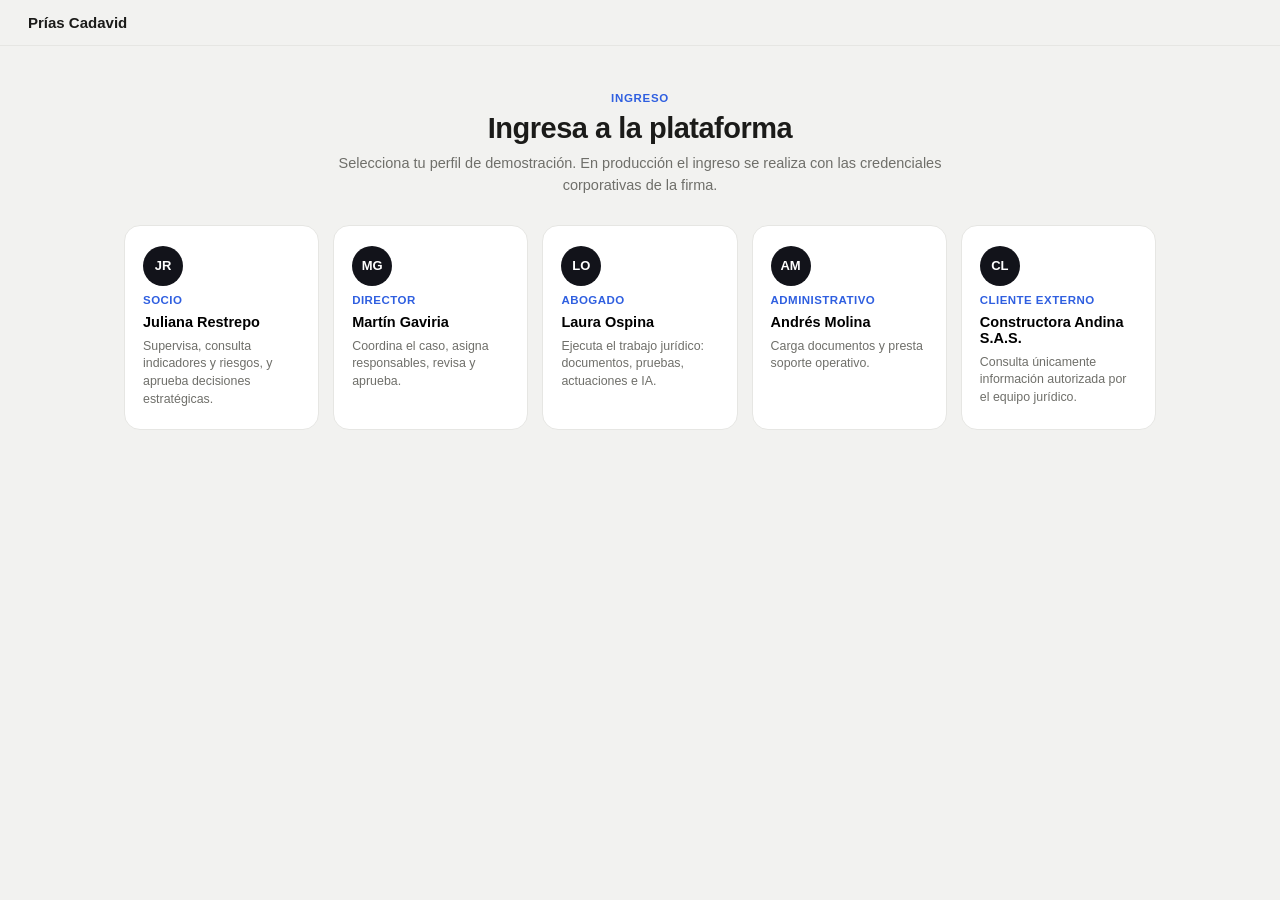
==== index.html @ e2a7cbff "create wireframe web prias cadavid" ====
<!DOCTYPE html>
<html lang="es">
<head>
<meta charset="UTF-8">
<meta name="viewport" content="width=device-width, initial-scale=1.0">
<title>PRÍAS CADAVID · LegalTech</title>
<link rel="stylesheet" href="css/index.css">
</head>
<body>
<header class="topbar">
  <div class="brand">Prías Cadavid</div>
</header>

<main class="content">

  <!-- Login -->
  <section id="stepLogin" class="step active">
    <div class="hero">
      <p class="eyebrow">Ingreso</p>
      <h1>Ingresa a la plataforma</h1>
      <p class="sub">Selecciona tu perfil de demostración. En producción el ingreso se realiza con las credenciales corporativas de la firma.</p>
    </div>
    <div class="profile-grid" id="profileGrid"></div>
  </section>

  <!-- Autorización -->
  <section id="stepAuth" class="step">
    <div class="hero">
      <p class="eyebrow">Autorización</p>
      <h1 id="authTitle">Verificando permisos</h1>
      <p class="sub">El sistema determina rol, permisos, cliente, equipo, sensibilidad y casos disponibles.</p>
    </div>
    <div class="card auth-card"><div class="proc" id="authProc"></div></div>
  </section>

</main>

<script src="js/index.js"></script>
</body>
</html>
---- css/index.css ----
/* ============================================================
   PRÍAS CADAVID · LEGALTECH — ENTRADA DE LA PLATAFORMA
   Mismos tokens visuales que modulo-02/css/modulo02.css
   ============================================================ */
:root{
  --bg:#f2f2f0; --card-bg:#ffffff; --border:#e6e6e3; --border-strong:#d9d9d6;
  --text:#1b1b19; --text-muted:#6f6f6a; --text-faint:#9a9a95;
  --accent:#2f5fe0; --accent-soft:#eef2fe; --navy:#12131a;
  --ok:#1f7a4d; --ok-soft:#e8f6ee; --warn:#a8720f; --warn-soft:#fbf1de;
  --radius-lg:16px; --radius-md:12px; --radius-sm:8px;
  --shadow-sm:0 1px 2px rgba(20,20,18,.05); --shadow-md:0 8px 24px rgba(20,20,18,.10);
  font-size:15px;
}
*{box-sizing:border-box;}
html,body{margin:0;padding:0;}
body{background:var(--bg);color:var(--text);font-family:-apple-system,BlinkMacSystemFont,"Segoe UI",Roboto,Helvetica,Arial,sans-serif;-webkit-font-smoothing:antialiased;min-height:100vh;}
button{font-family:inherit;cursor:pointer;}
a{color:inherit;text-decoration:none;}
.muted{color:var(--text-faint);font-weight:500;}

.topbar{display:flex;align-items:center;justify-content:space-between;padding:14px 28px;border-bottom:1px solid var(--border);}
.brand{display:flex;align-items:center;gap:9px;font-weight:700;font-size:15px;}
.session{display:flex;align-items:center;gap:10px;font-size:12.8px;}
.session[hidden]{display:none;}
.session small{display:block;color:var(--text-faint);font-size:11px;}
.avatar{width:30px;height:30px;border-radius:50%;background:var(--navy);color:#fff;display:flex;align-items:center;justify-content:center;font-size:11.5px;font-weight:700;}

.content{max-width:1080px;margin:0 auto;padding:46px 24px 70px;}
.step{display:none;}
.step.active{display:block;animation:fade .25s ease;}
@keyframes fade{from{opacity:0;transform:translateY(6px);}to{opacity:1;transform:none;}}
.hero{text-align:center;margin-bottom:28px;}
.eyebrow{font-size:11.5px;text-transform:uppercase;letter-spacing:.06em;color:var(--accent);font-weight:700;margin:0 0 8px;}
.hero h1{font-size:29px;font-weight:600;letter-spacing:-.5px;margin:0 0 8px;}
.sub{color:var(--text-muted);font-size:14.5px;max-width:620px;margin:0 auto;line-height:1.5;}

.card{background:var(--card-bg);border:1px solid var(--border);border-radius:var(--radius-lg);}
.btn{font-size:13.3px;font-weight:600;border-radius:999px;padding:9px 16px;border:1px solid var(--border-strong);background:#fff;color:var(--text);display:inline-flex;align-items:center;gap:6px;}
.btn:hover{border-color:var(--text-faint);}
.btn.primary{background:var(--navy);border-color:var(--navy);color:#fff;}
.btn.subtle{background:transparent;border-color:transparent;color:var(--text-muted);padding:6px 10px;}
.btn:disabled{opacity:.45;cursor:not-allowed;}

.profile-grid{display:grid;grid-template-columns:repeat(auto-fit,minmax(190px,1fr));gap:14px;}
.profile{background:#fff;border:1px solid var(--border);border-radius:var(--radius-lg);padding:20px 18px;text-align:left;display:flex;flex-direction:column;gap:8px;}
.profile:hover{border-color:var(--accent);box-shadow:var(--shadow-md);}
.profile .avatar{width:40px;height:40px;font-size:13px;}
.profile b{font-size:14.5px;}
.profile .role{font-size:11.5px;color:var(--accent);font-weight:700;text-transform:uppercase;letter-spacing:.04em;}
.profile p{margin:0;font-size:12.4px;color:var(--text-muted);line-height:1.45;}

.auth-card{max-width:560px;margin:0 auto;padding:22px 26px;}
.proc{display:flex;flex-direction:column;gap:8px;}
.proc-step{display:flex;align-items:center;gap:10px;font-size:13.4px;color:var(--text-faint);}
.proc-step i{width:20px;height:20px;border-radius:50%;border:2px solid var(--border-strong);flex-shrink:0;display:flex;align-items:center;justify-content:center;font-style:normal;font-size:11px;}
.proc-step.run{color:var(--accent);font-weight:600;}
.proc-step.run i{border-color:var(--accent);border-top-color:transparent;animation:spin .7s linear infinite;}
.proc-step.done{color:var(--text);}
.proc-step.done i{background:var(--ok);border-color:var(--ok);color:#fff;}
@keyframes spin{to{transform:rotate(360deg);}}

.perm-box{padding:16px 20px;margin-bottom:18px;display:grid;grid-template-columns:repeat(4,1fr);gap:14px;}
.perm-box label{display:block;font-size:10.5px;text-transform:uppercase;letter-spacing:.04em;color:var(--text-faint);font-weight:700;margin-bottom:4px;}
.perm-box span{font-size:13px;line-height:1.45;}
.tags{display:flex;flex-wrap:wrap;gap:5px;}
.tag{font-size:11px;background:#f5f5f3;border:1px solid var(--border);border-radius:999px;padding:3px 9px;color:var(--text-muted);}

.module-grid{display:grid;grid-template-columns:2fr 1fr;gap:16px;align-items:start;}
.module{padding:24px;}
.module.main{border-color:var(--accent);box-shadow:0 0 0 3px var(--accent-soft);}
.module .m-code{font-size:11.5px;font-weight:700;color:var(--accent);text-transform:uppercase;letter-spacing:.05em;}
.module h2{margin:6px 0 8px;font-size:21px;}
.module p{margin:0 0 14px;font-size:13.4px;color:var(--text-muted);line-height:1.55;}
.module .flow{font-size:12.3px;color:var(--text);background:#f7f7f5;border-radius:var(--radius-sm);padding:10px 12px;margin-bottom:16px;line-height:1.6;}
.module .actions{display:flex;gap:10px;flex-wrap:wrap;}
.module.off{opacity:.62;}
.module.off h2{font-size:16px;}
.others{display:flex;flex-direction:column;gap:12px;}
.badge{font-size:10.5px;font-weight:700;border-radius:999px;padding:3px 9px;background:#f0f0ee;color:var(--text-faint);text-transform:uppercase;letter-spacing:.03em;}
.badge.on{background:var(--ok-soft);color:var(--ok);}

@media (max-width:760px){
  .module-grid,.perm-box{grid-template-columns:1fr;}
  .hero h1{font-size:24px;}
  .content{padding:30px 16px 60px;}
}
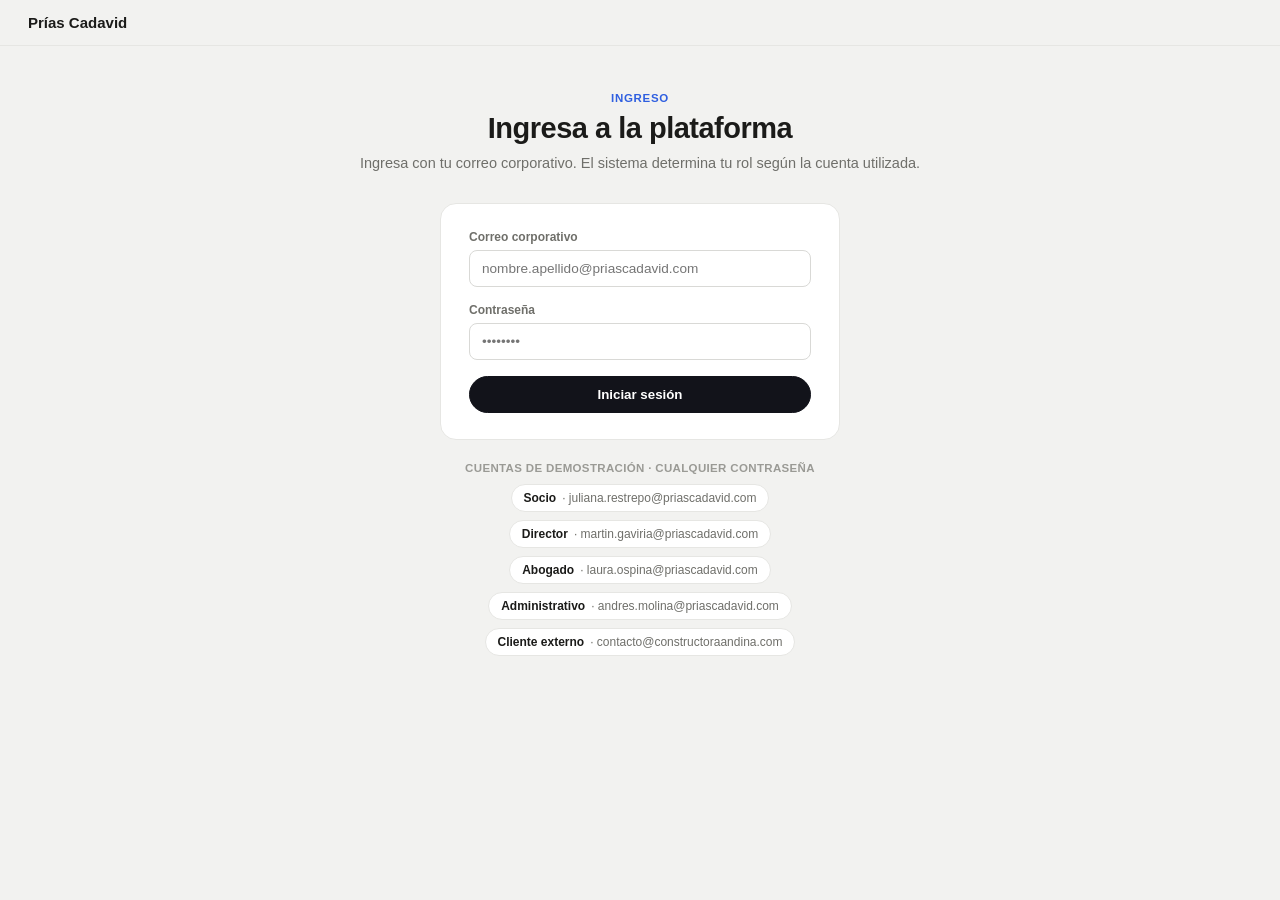
==== commit 63b0ea80: "update wireframe web prias cadavid" ====
--- a/index.html
+++ b/index.html
@@ -18,9 +18,24 @@
     <div class="hero">
       <p class="eyebrow">Ingreso</p>
       <h1>Ingresa a la plataforma</h1>
-      <p class="sub">Selecciona tu perfil de demostración. En producción el ingreso se realiza con las credenciales corporativas de la firma.</p>
+      <p class="sub">Ingresa con tu correo corporativo. El sistema determina tu rol según la cuenta utilizada.</p>
     </div>
-    <div class="profile-grid" id="profileGrid"></div>
+    <form class="login-card card" id="loginForm" novalidate>
+      <div class="form-field">
+        <label for="loginEmail">Correo corporativo</label>
+        <input type="email" id="loginEmail" placeholder="nombre.apellido@priascadavid.com" autocomplete="username">
+      </div>
+      <div class="form-field">
+        <label for="loginPassword">Contraseña</label>
+        <input type="password" id="loginPassword" placeholder="••••••••" autocomplete="current-password">
+      </div>
+      <p class="login-error" id="loginError" hidden></p>
+      <button type="submit" class="btn primary login-submit">Iniciar sesión</button>
+    </form>
+    <div class="demo-accounts">
+      <p class="demo-title">Cuentas de demostración · cualquier contraseña</p>
+      <div class="demo-grid" id="demoGrid"></div>
+    </div>
   </section>
 
   <!-- Autorización -->
--- a/css/index.css
+++ b/css/index.css
@@ -41,13 +41,23 @@
 .btn.subtle{background:transparent;border-color:transparent;color:var(--text-muted);padding:6px 10px;}
 .btn:disabled{opacity:.45;cursor:not-allowed;}
 
-.profile-grid{display:grid;grid-template-columns:repeat(auto-fit,minmax(190px,1fr));gap:14px;}
-.profile{background:#fff;border:1px solid var(--border);border-radius:var(--radius-lg);padding:20px 18px;text-align:left;display:flex;flex-direction:column;gap:8px;}
-.profile:hover{border-color:var(--accent);box-shadow:var(--shadow-md);}
-.profile .avatar{width:40px;height:40px;font-size:13px;}
-.profile b{font-size:14.5px;}
-.profile .role{font-size:11.5px;color:var(--accent);font-weight:700;text-transform:uppercase;letter-spacing:.04em;}
-.profile p{margin:0;font-size:12.4px;color:var(--text-muted);line-height:1.45;}
+.login-card{max-width:400px;margin:0 auto;padding:26px 28px;display:flex;flex-direction:column;gap:16px;}
+.form-field{display:flex;flex-direction:column;gap:6px;}
+.form-field label{font-size:12px;font-weight:700;color:var(--text-muted);}
+.form-field input{border:1px solid var(--border-strong);border-radius:var(--radius-sm);padding:10px 12px;font-size:13.6px;font-family:inherit;color:var(--text);background:#fff;}
+.form-field input:focus{outline:none;border-color:var(--accent);box-shadow:0 0 0 3px var(--accent-soft);}
+.form-field input.invalid{border-color:#c8442d;}
+.login-error{margin:0;font-size:12.6px;color:#c8442d;background:#fbeae7;border-radius:var(--radius-sm);padding:8px 10px;}
+.login-error[hidden]{display:none;}
+.login-submit{justify-content:center;width:100%;padding:10px 16px;}
+
+.demo-accounts{max-width:400px;margin:22px auto 0;text-align:center;}
+.demo-title{font-size:11.5px;color:var(--text-faint);font-weight:600;text-transform:uppercase;letter-spacing:.03em;margin:0 0 10px;}
+.demo-grid{display:flex;flex-wrap:wrap;justify-content:center;gap:8px;}
+.demo-chip{border:1px solid var(--border);background:#fff;border-radius:999px;padding:6px 12px;font-size:12px;color:var(--text-muted);display:inline-flex;align-items:center;gap:6px;}
+.demo-chip:hover{border-color:var(--accent);color:var(--text);}
+.demo-chip b{color:var(--text);font-weight:600;}
+
 
 .auth-card{max-width:560px;margin:0 auto;padding:22px 26px;}
 .proc{display:flex;flex-direction:column;gap:8px;}
